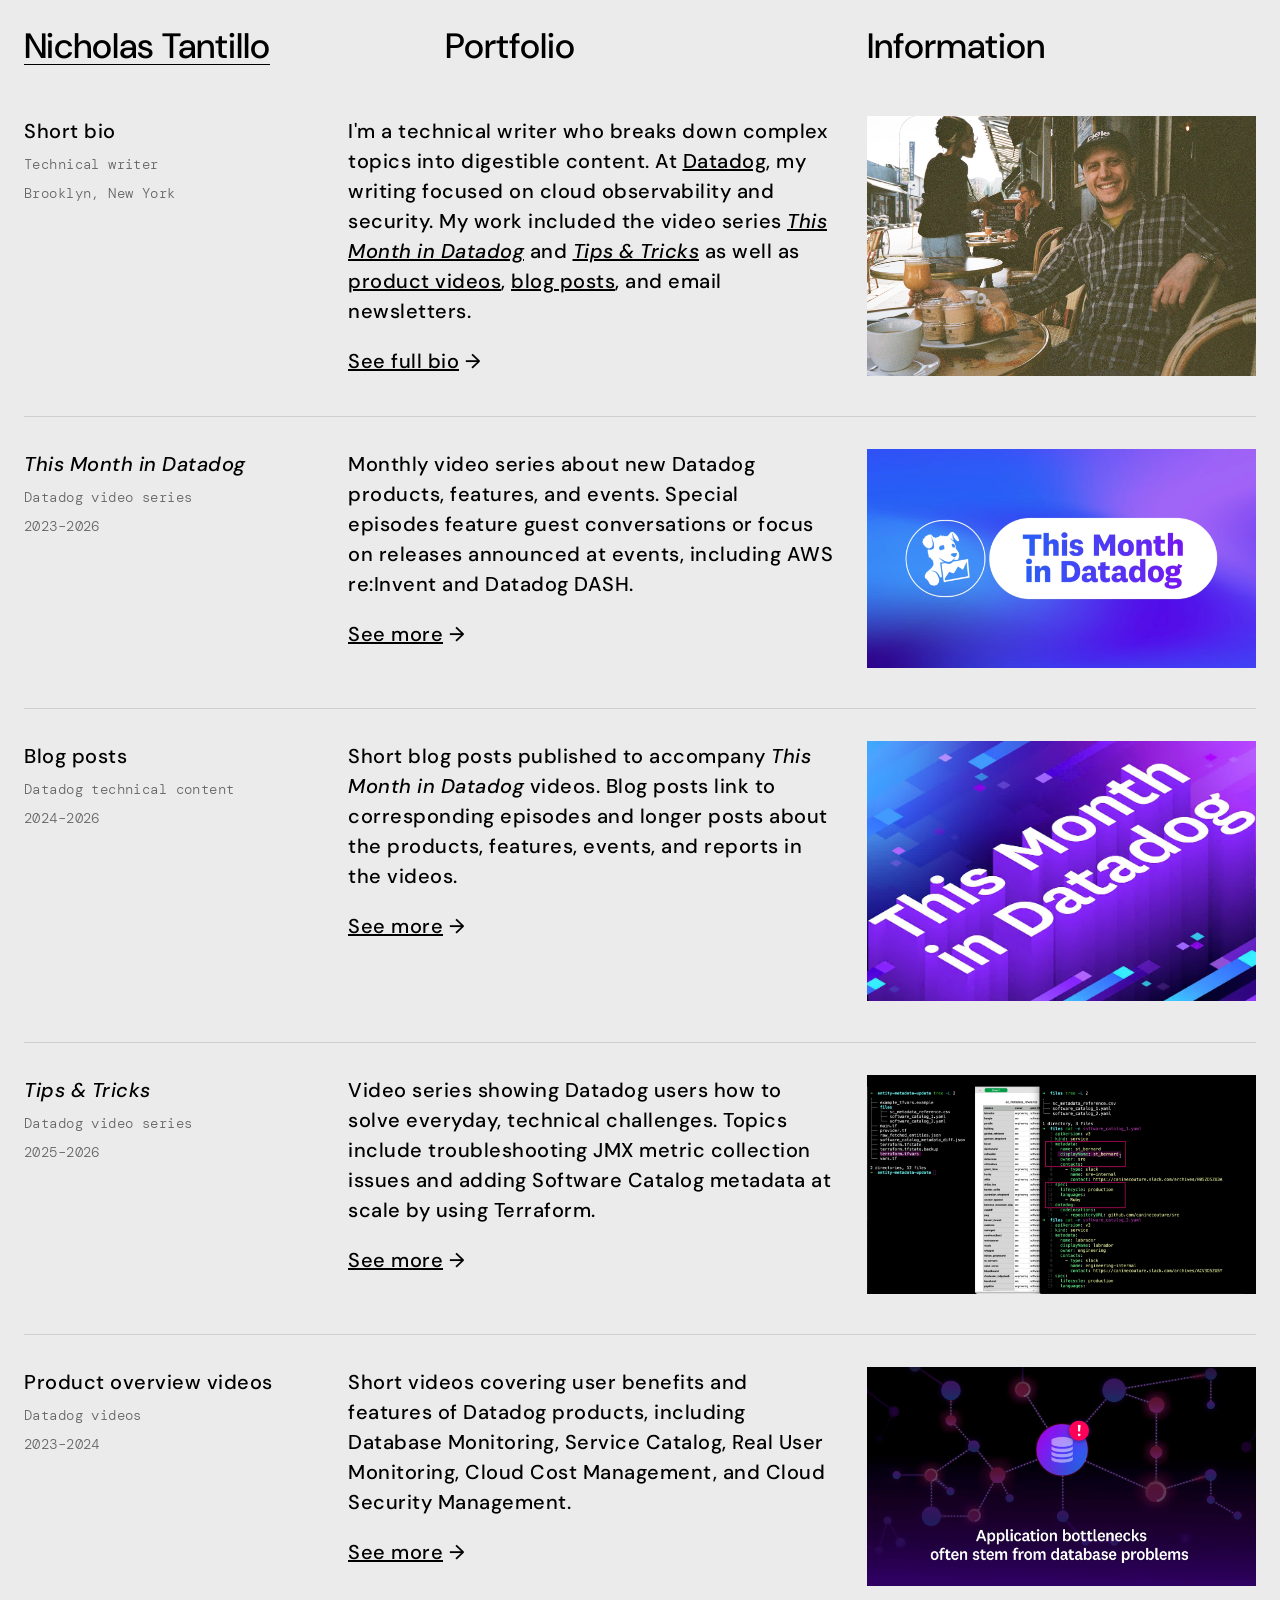
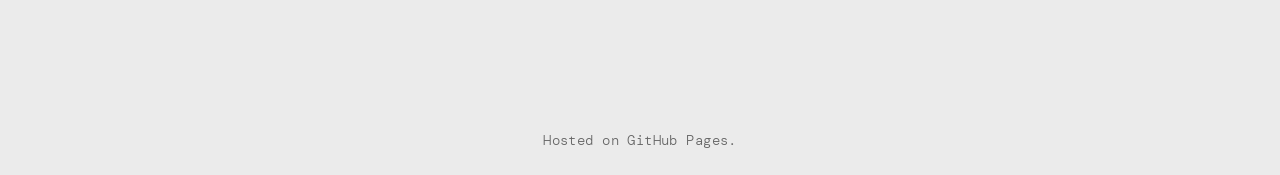
==== index.html @ c1995a4b "Add website files" ====
<!DOCTYPE html>
<html lang="en">
<head>
  <meta charset="UTF-8">
  <meta name="viewport" content="width=device-width, initial-scale=1.0">
  <title>Nicholas Tantillo</title>
  <link rel="preconnect" href="https://fonts.googleapis.com">
  <link rel="preconnect" href="https://fonts.gstatic.com" crossorigin>
  <link rel="stylesheet" href="https://fonts.googleapis.com/css2?family=DM+Mono:ital,wght@0,300;0,400;0,500;1,300;1,400;1,500&amp;family=DM+Sans:ital,opsz,wght@0,9..40,400..700;1,9..40,400..700&amp;display=swap">
  <link rel="stylesheet" href="style.css">
  <script src="carousel.js" defer></script>
</head>
<body>

  <a class="skip-link" href="#main-content">Skip to main content</a>

  <!-- Global Header -->
  <header class="site-header">
    <nav class="nav-grid-secondary" aria-label="Main navigation">
      <a href="index.html" class="active" aria-current="page">Nicholas Tantillo</a>
      <a href="portfolio.html">Portfolio</a>
      <a href="information.html">Information</a>
    </nav>
  </header>

  <!-- Main Content -->
  <main id="main-content" tabindex="-1">
    <h1 class="visually-hidden">Nicholas Tantillo</h1>
    <!-- Introductory Row (3fr / 5fr / 4fr) -->
    <section class="content-row">
      <div class="col-meta">
        <h2>Short bio</h2>
        <small>Technical writer</small>
        <small>Brooklyn, New York</small>
      </div>
      <div class="col-narrative">
        <p>I'm a technical writer who breaks down complex topics into digestible content. At <a class="text-link" href="https://www.datadoghq.com/" target="_blank" rel="noopener">Datadog</a>, my writing focused on cloud observability and security. My work included the video series <a class="text-link" href="https://www.youtube.com/playlist?list=PLdh-RwQzDsaO9UJ1Ze44Li5DSa-3pgCR7" target="_blank" rel="noopener"><em>This Month in Datadog</em></a> and <a class="text-link" href="https://www.youtube.com/playlist?list=PLdh-RwQzDsaM9Sq_fi-yXuzhmE7nOlqLE" target="_blank" rel="noopener"><em>Tips &amp; Tricks</em></a> as well as <a class="text-link" href="https://www.youtube.com/playlist?list=PLdh-RwQzDsaPqmgohbJVS4RUU6AMVza_S" target="_blank" rel="noopener">product videos</a>, <a class="text-link" href="https://www.datadoghq.com/blog/" target="_blank" rel="noopener">blog posts</a>, and email newsletters.</p>
        <p><a class="text-link" href="information.html">See full bio</a> →</p>
      </div>
      <div class="col-media">
        <img src="assets/images/portrait.jpg" alt="Nicholas Tantillo portrait">
      </div>
    </section>

    <hr>

    <!-- Featured Work Row (3fr / 5fr / 4fr) -->
    <section class="content-row">
      <div class="col-meta">
        <h2><em>This Month in Datadog</em></h2>
        <small>Datadog video series</small>
        <small>2023&ndash;2026</small>
      </div>
      <div class="col-narrative">
        <p>Monthly video series about new Datadog products, features, and events. Special episodes feature guest conversations or focus on releases announced at events, including AWS re:Invent and Datadog DASH. 
        <p><a class="text-link" href="portfolio.html#this-month-in-datadog">See more</a> →</p>
      </div>
      <div class="col-media">
        <div class="image-carousel" data-image-carousel role="region" aria-roledescription="carousel" aria-label="This Month in Datadog screenshots" tabindex="0">
          <div class="image-carousel__viewport">
            <div class="image-carousel__slide">
              <button type="button" class="image-carousel__image-button" data-carousel-toggle aria-label="Pause slideshow" aria-pressed="false">
                <img src="assets/images/this-month-gallery/this-month-title.png" alt="This Month in Datadog title card on a blue-to-purple gradient" loading="lazy">
              </button>
            </div>
            <div class="image-carousel__slide" hidden>
              <button type="button" class="image-carousel__image-button" data-carousel-toggle aria-label="Pause slideshow" aria-pressed="false">
                <img data-src="assets/images/this-month-gallery/bits-ai-security-analyst.png" alt="Bits AI Security Analyst investigating a security signal in Datadog Cloud SIEM" loading="lazy">
              </button>
            </div>
            <div class="image-carousel__slide" hidden>
              <button type="button" class="image-carousel__image-button" data-carousel-toggle aria-label="Pause slideshow" aria-pressed="false">
                <img data-src="assets/images/this-month-gallery/host-map.png" alt="Datadog Host Map displaying infrastructure hosts and CPU usage" loading="lazy">
              </button>
            </div>
            <div class="image-carousel__slide" hidden>
              <button type="button" class="image-carousel__image-button" data-carousel-toggle aria-label="Pause slideshow" aria-pressed="false">
                <img data-src="assets/images/this-month-gallery/datadog-experiments.png" alt="Datadog Experiments results page showing a positive difference in an A/B test" loading="lazy">
              </button>
            </div>
            <div class="image-carousel__slide" hidden>
              <button type="button" class="image-carousel__image-button" data-carousel-toggle aria-label="Pause slideshow" aria-pressed="false">
                <img data-src="assets/images/this-month-gallery/governance-console.png" alt="Datadog Governance Console overview showing organization product usage and governance coverage" loading="lazy">
              </button>
            </div>
          </div>
          <div class="image-carousel__feedback" aria-hidden="true">
            <svg class="image-carousel__pause-icon" xmlns="http://www.w3.org/2000/svg" width="32" height="32" viewBox="0 0 24 24" fill="#FFFFFF">
              <rect x="5.5" y="3.5" width="4.75" height="17" rx="1.75" ry="1.75"/>
              <rect x="13.75" y="3.5" width="4.75" height="17" rx="1.75" ry="1.75"/>
            </svg>
            <svg class="image-carousel__play-icon" xmlns="http://www.w3.org/2000/svg" width="32" height="32" viewBox="0 0 24 24" fill="#FFFFFF">
              <path d="M7.5 4.65C7.5 3.82 8.42 3.32 9.12 3.77L19.45 10.62C20.08 11.04 20.08 11.96 19.45 12.38L9.12 19.23C8.42 19.68 7.5 19.18 7.5 18.35V4.65Z"/>
            </svg>
          </div>
        </div>
      </div>
    </section>

    <hr>
    
    <!-- Featured Work Row (3fr / 5fr / 4fr) -->
    <section class="content-row">
      <div class="col-meta">
        <h2>Blog posts</h2>
        <small>Datadog technical content</small>
        <small>2024&ndash;2026</small>
      </div>
      <div class="col-narrative">
        <p>Short blog posts published to accompany <em>This Month in Datadog</em> videos. Blog posts link to corresponding episodes and longer posts about the products, features, events, and reports in the videos.</p>
        <p><a class="text-link" href="portfolio.html#datadog-blog-posts">See more</a> →</p>
      </div>
      <div class="col-media">
        <a class="image-link" href="https://www.datadoghq.com/blog/" target="_blank" rel="noopener" aria-label="Visit the Datadog blog">
          <img src="assets/images/month-in-datadog-hero.png" alt="This Month in Datadog hero graphic" loading="lazy">
        </a>
      </div>
    </section>

    <hr>

    <!-- Featured Work Row (3fr / 5fr / 4fr) -->
    <section class="content-row">
      <div class="col-meta">
        <h2><em>Tips &amp; Tricks</em></h2>
        <small>Datadog video series</small>
        <small>2025&ndash;2026</small>
      </div>
      <div class="col-narrative">
        <p>Video series showing Datadog users how to solve everyday, technical challenges. Topics include troubleshooting JMX metric collection issues and adding Software Catalog metadata at scale by using Terraform.</p>
        <p><a class="text-link" href="portfolio.html#datadog-tips-tricks">See more</a> →</p>
      </div>
      <div class="col-media">
        <div class="image-carousel" data-image-carousel role="region" aria-roledescription="carousel" aria-label="Datadog Tips and Tricks screenshots" tabindex="0">
          <div class="image-carousel__viewport">
            <div class="image-carousel__slide">
              <button type="button" class="image-carousel__image-button" data-carousel-toggle aria-label="Pause slideshow" aria-pressed="false">
                <img src="assets/images/tips-tricks-gallery/software-catalog-reference.png" alt="Terraform terminal and spreadsheet showing Software Catalog metadata updates" loading="lazy">
              </button>
            </div>
            <div class="image-carousel__slide" hidden>
              <button type="button" class="image-carousel__image-button" data-carousel-toggle aria-label="Pause slideshow" aria-pressed="false">
                <img data-src="assets/images/tips-tricks-gallery/datadog-provider-configuration.png" alt="Terraform Datadog provider configuration with API key, app key, and site variables" loading="lazy">
              </button>
            </div>
            <div class="image-carousel__slide" hidden>
              <button type="button" class="image-carousel__image-button" data-carousel-toggle aria-label="Pause slideshow" aria-pressed="false">
                <img data-src="assets/images/tips-tricks-gallery/jmx-bean-case-sensitive.png" alt="Text slide explaining that JMX bean names are case-sensitive" loading="lazy">
              </button>
            </div>
            <div class="image-carousel__slide" hidden>
              <button type="button" class="image-carousel__image-button" data-carousel-toggle aria-label="Pause slideshow" aria-pressed="false">
                <img data-src="assets/images/tips-tricks-gallery/jvm-metrics.png" alt="Datadog JVM Metrics dashboard showing heap, non-heap, garbage collection, and thread metrics" loading="lazy">
              </button>
            </div>
          </div>
          <div class="image-carousel__feedback" aria-hidden="true">
            <svg class="image-carousel__pause-icon" xmlns="http://www.w3.org/2000/svg" width="32" height="32" viewBox="0 0 24 24" fill="#FFFFFF">
              <rect x="5.5" y="3.5" width="4.75" height="17" rx="1.75" ry="1.75"/>
              <rect x="13.75" y="3.5" width="4.75" height="17" rx="1.75" ry="1.75"/>
            </svg>
            <svg class="image-carousel__play-icon" xmlns="http://www.w3.org/2000/svg" width="32" height="32" viewBox="0 0 24 24" fill="#FFFFFF">
              <path d="M7.5 4.65C7.5 3.82 8.42 3.32 9.12 3.77L19.45 10.62C20.08 11.04 20.08 11.96 19.45 12.38L9.12 19.23C8.42 19.68 7.5 19.18 7.5 18.35V4.65Z"/>
            </svg>
          </div>
        </div>
      </div>
    </section>

    <hr>

    <!-- Featured Work Row (3fr / 5fr / 4fr) -->
    <section class="content-row">
      <div class="col-meta">
        <h2>Product overview videos</h2>
        <small>Datadog videos</small>
        <small>2023&ndash;2024</small>
      </div>
      <div class="col-narrative">
        <p>Short videos covering user benefits and features of Datadog products, including Database Monitoring, Service Catalog, Real User Monitoring, Cloud Cost Management, and Cloud Security Management.</p> 
        <p><a class="text-link" href="portfolio.html#datadog-product-videos">See more</a> →</p>
      </div>
      <div class="col-media">
        <div class="image-carousel" data-image-carousel role="region" aria-roledescription="carousel" aria-label="Datadog Database Monitoring product overview screenshots" tabindex="0">
          <div class="image-carousel__viewport">
            <div class="image-carousel__slide">
              <button type="button" class="image-carousel__image-button" data-carousel-toggle aria-label="Pause slideshow" aria-pressed="false">
                <img src="assets/images/database-monitoring-gallery/application-bottlenecks.png" alt="Application bottlenecks often stem from database problems" loading="lazy">
              </button>
            </div>
            <div class="image-carousel__slide" hidden>
              <button type="button" class="image-carousel__image-button" data-carousel-toggle aria-label="Pause slideshow" aria-pressed="false">
                <img data-src="assets/images/database-monitoring-gallery/database-monitoring-title.png" alt="Datadog Database Monitoring title card" loading="lazy">
              </button>
            </div>
            <div class="image-carousel__slide" hidden>
              <button type="button" class="image-carousel__image-button" data-carousel-toggle aria-label="Pause slideshow" aria-pressed="false">
                <img data-src="assets/images/database-monitoring-gallery/database-monitoring-features.png" alt="Database Monitoring features including comprehensive monitoring, active connections, query metrics, explain plans, and APM integration" loading="lazy">
              </button>
            </div>
            <div class="image-carousel__slide" hidden>
              <button type="button" class="image-carousel__image-button" data-carousel-toggle aria-label="Pause slideshow" aria-pressed="false">
                <img data-src="assets/images/database-monitoring-gallery/database-query-insights.png" alt="Database query insights showing active connections by host and average query duration" loading="lazy">
              </button>
            </div>
            <div class="image-carousel__slide" hidden>
              <button type="button" class="image-carousel__image-button" data-carousel-toggle aria-label="Pause slideshow" aria-pressed="false">
                <img data-src="assets/images/database-monitoring-gallery/database-monitoring-dashboard.png" alt="Datadog Database Monitoring dashboard with database hosts, query metrics, resource usage, and connections" loading="lazy">
              </button>
            </div>
          </div>
          <div class="image-carousel__feedback" aria-hidden="true">
            <svg class="image-carousel__pause-icon" xmlns="http://www.w3.org/2000/svg" width="32" height="32" viewBox="0 0 24 24" fill="#FFFFFF">
              <rect x="5.5" y="3.5" width="4.75" height="17" rx="1.75" ry="1.75"/>
              <rect x="13.75" y="3.5" width="4.75" height="17" rx="1.75" ry="1.75"/>
            </svg>
            <svg class="image-carousel__play-icon" xmlns="http://www.w3.org/2000/svg" width="32" height="32" viewBox="0 0 24 24" fill="#FFFFFF">
              <path d="M7.5 4.65C7.5 3.82 8.42 3.32 9.12 3.77L19.45 10.62C20.08 11.04 20.08 11.96 19.45 12.38L9.12 19.23C8.42 19.68 7.5 19.18 7.5 18.35V4.65Z"/>
            </svg>
          </div>
        </div>
      </div>
    </section>
  </main>

  <!-- Global Footer -->
  <footer class="site-footer">
    <div class="footer-row">
      <div></div>
      <div>
        <small>Hosted on GitHub Pages.</small>
      </div>
    </div>
  </footer>

</body>
</html>
---- style.css ----
:root {
  /* Colors */
  --bg-color: #ebebeb;
  --text-main: #000000;
  --text-meta: rgb(102, 102, 102);
  --border-color: rgba(0, 0, 0, 0.12);

  /* Typography */
  --font-primary: "DM Sans", -apple-system, BlinkMacSystemFont, "Segoe UI", Roboto, sans-serif;
  --font-mono: "DM Mono", monospace;

  /* Font Sizes */
  --font-size-h1: 2.2rem;
  --font-size-h2: 1.25rem;
  --font-size-body: 1.25rem;
  --font-size-small: 0.875rem;

  /* Line Heights */
  --line-height-heading: 1.25;
  --line-height-body: 1.5;

  /* Letter Spacing */
  --letter-spacing-mono: 0.03em;

  /* Layout Spacing */
  --page-margin: 1.5rem;
  --grid-gap: 2rem;
}

/* CSS Reset */
*, *::before, *::after {
  box-sizing: border-box;
  margin: 0;
  padding: 0;
}

html, body {
  min-height: 100vh;
  background-color: var(--bg-color);
  color: var(--text-main);
  font-family: var(--font-primary);
  font-size: 16px;
  -webkit-font-smoothing: antialiased;
  -moz-osx-font-smoothing: grayscale;
}

body {
  padding: var(--page-margin);
}

.visually-hidden {
  position: absolute;
  width: 1px;
  height: 1px;
  padding: 0;
  margin: -1px;
  overflow: hidden;
  clip-path: inset(50%);
  white-space: nowrap;
  border: 0;
}

.skip-link {
  position: fixed;
  top: var(--page-margin);
  left: var(--page-margin);
  z-index: 100;
  padding: 0.75rem 1rem;
  border: 0;
  background-color: #fff;
  color: var(--text-main);
  text-decoration: underline;
  transform: translateY(calc(-100% - var(--page-margin)));
}

.skip-link:focus {
  outline: 2px solid currentColor;
  outline-offset: 2px;
  transform: translateY(0);
}

/* Typography Scales */
h2 {
  font-size: var(--font-size-h2);
  font-weight: 500;
  line-height: var(--line-height-body);
  letter-spacing: 0.025em;
}

small {
  display: block;
  font-family: var(--font-mono);
  font-size: var(--font-size-small);
  font-weight: 300;
  line-height: var(--line-height-body);
  letter-spacing: var(--letter-spacing-mono);
  color: var(--text-meta);
}

p {
  font-size: var(--font-size-body);
  font-weight: 400;
  line-height: var(--line-height-body);
}

/* Link Styling */
a {
  color: inherit;
  text-decoration: none;
  border-bottom: 1px solid transparent;
  transition: color 0.2s ease, border-color 0.2s ease;
}

a:hover {
  border-bottom-color: var(--text-main);
}

.text-link {
  text-decoration: underline;
}

/* Section Dividers */
hr {
  border: 0;
  border-top: 1px solid var(--border-color);
  margin: var(--grid-gap) 0;
}

/* Global Navigation Header */
.site-header {
  margin-bottom: 3rem;
}

.nav-grid-secondary {
  display: grid;
  grid-template-columns: repeat(3, 1fr);
  gap: var(--grid-gap);
}

.nav-grid-secondary a {
  color: var(--text-main);
  font-size: var(--font-size-h1);
  font-weight: 500;
  line-height: var(--line-height-heading);
  text-decoration: none;
  border-bottom: none;
}

.nav-grid-secondary a.active {
  text-decoration: underline;
  text-underline-offset: 6px;
  text-decoration-thickness: 1px;
}

/* Asymmetric Editorial Content Grid (3fr / 5fr / 4fr) */
.content-row {
  display: grid;
  grid-template-columns: 3fr 5fr 4fr;
  gap: var(--grid-gap);
  align-items: start;
  margin-bottom: 2.5rem;
}

.content-row[id] {
  scroll-margin-top: 4rem;
}

.col-meta {
  display: flex;
  flex-direction: column;
  gap: 0.5rem;
}

.col-narrative {
  display: flex;
  flex-direction: column;
  gap: 1.25rem;
}

.col-narrative p,
.col-narrative li {
  font-size: var(--font-size-body);
  font-weight: 500;
  line-height: var(--line-height-body);
  letter-spacing: 0.025em;
}

.col-narrative ul {
  padding-left: 1.25em;
}

.col-narrative .contributions {
  display: flex;
  flex-direction: column;
  gap: 0;
}

.col-media img {
  width: 100%;
  height: auto;
  aspect-ratio: 3 / 2;
  object-fit: cover;
  display: block;
}

.col-media .image-link {
  display: block;
}

.youtube-embed {
  display: block;
  width: 100%;
  aspect-ratio: 16 / 9;
  border: 0;
}

.image-carousel {
  position: relative;
  cursor: pointer;
}

.image-carousel__viewport {
  width: 100%;
  aspect-ratio: 16 / 9;
  overflow: hidden;
  background-color: var(--border-color);
}

.image-carousel__slide {
  width: 100%;
  height: 100%;
}

.image-carousel__slide[hidden] {
  display: none;
}

.image-carousel__slide img {
  width: 100%;
  height: 100%;
  aspect-ratio: 16 / 9;
  object-fit: cover;
}

.image-carousel__image-button {
  display: block;
  width: 100%;
  height: 100%;
  padding: 0;
  border: 0;
  background: transparent;
  cursor: pointer;
}

.image-carousel__feedback {
  position: absolute;
  top: 50%;
  left: 50%;
  z-index: 10;
  display: grid;
  place-items: center;
  width: 68px;
  height: 68px;
  border-radius: 50%;
  background-color: rgba(40, 40, 40, 0.72);
  opacity: 0;
  visibility: hidden;
  transform: translate(-50%, -50%) scale(0.75);
  pointer-events: none;
  user-select: none;
}

.image-carousel__feedback.is-animating {
  visibility: visible;
  /* Keep the badge expansion linear while easing opacity independently. */
  animation: bezel-flash 600ms linear forwards,
    bezel-opacity 600ms forwards;
}

.image-carousel__feedback svg {
  display: none;
  width: 32px;
  height: 32px;
}

.image-carousel__feedback[data-state="paused"] .image-carousel__pause-icon,
.image-carousel__feedback[data-state="playing"] .image-carousel__play-icon {
  display: block;
}

.image-carousel__feedback[data-state="playing"] .image-carousel__play-icon {
  transform: translateX(2px);
}

@keyframes bezel-flash {
  0% {
    opacity: 0;
    visibility: visible;
    transform: translate(-50%, -50%) scale(0.75);
  }

  18% {
    opacity: 1;
    transform: translate(-50%, -50%) scale(0.92);
  }

  58% {
    opacity: 1;
    transform: translate(-50%, -50%) scale(1.22);
  }

  100% {
    opacity: 0;
    visibility: hidden;
    transform: translate(-50%, -50%) scale(1.5);
  }
}

@keyframes bezel-opacity {
  0% {
    opacity: 0;
    animation-timing-function: ease-out;
  }

  18% {
    opacity: 1;
  }

  58% {
    opacity: 1;
    animation-timing-function: ease-in;
  }

  100% {
    opacity: 0;
  }
}

.image-carousel__image-button:focus-visible {
  outline: 2px solid currentColor;
  outline-offset: -2px;
}

.image-carousel:focus-visible {
  outline: 2px solid currentColor;
  outline-offset: 2px;
}

@media (prefers-reduced-motion: reduce) {
  .image-carousel__feedback.is-animating {
    transform: translate(-50%, -50%) scale(1);
    animation: bezel-opacity 600ms forwards;
  }
}

/* Global Footer */
.site-footer {
  margin-top: 5rem;
  padding-top: var(--grid-gap);
  text-align: center;
}

.footer-row {
  display: grid;
  grid-template-columns: 1fr;
  gap: var(--grid-gap);
}

/* Mobile Responsive Breakpoint */
@media (max-width: 768px) {
  :root {
    --page-margin: 1rem;
    --grid-gap: 1.5rem;
    --font-size-h1: 1.8rem;
    --font-size-h2: 1.15rem;
    --font-size-body: 1.15rem;
  }

  .nav-grid-secondary {
    grid-template-columns: 1fr;
    gap: 0.75rem;
  }

  .content-row {
    grid-template-columns: 1fr;
    gap: 1.25rem;
  }
}
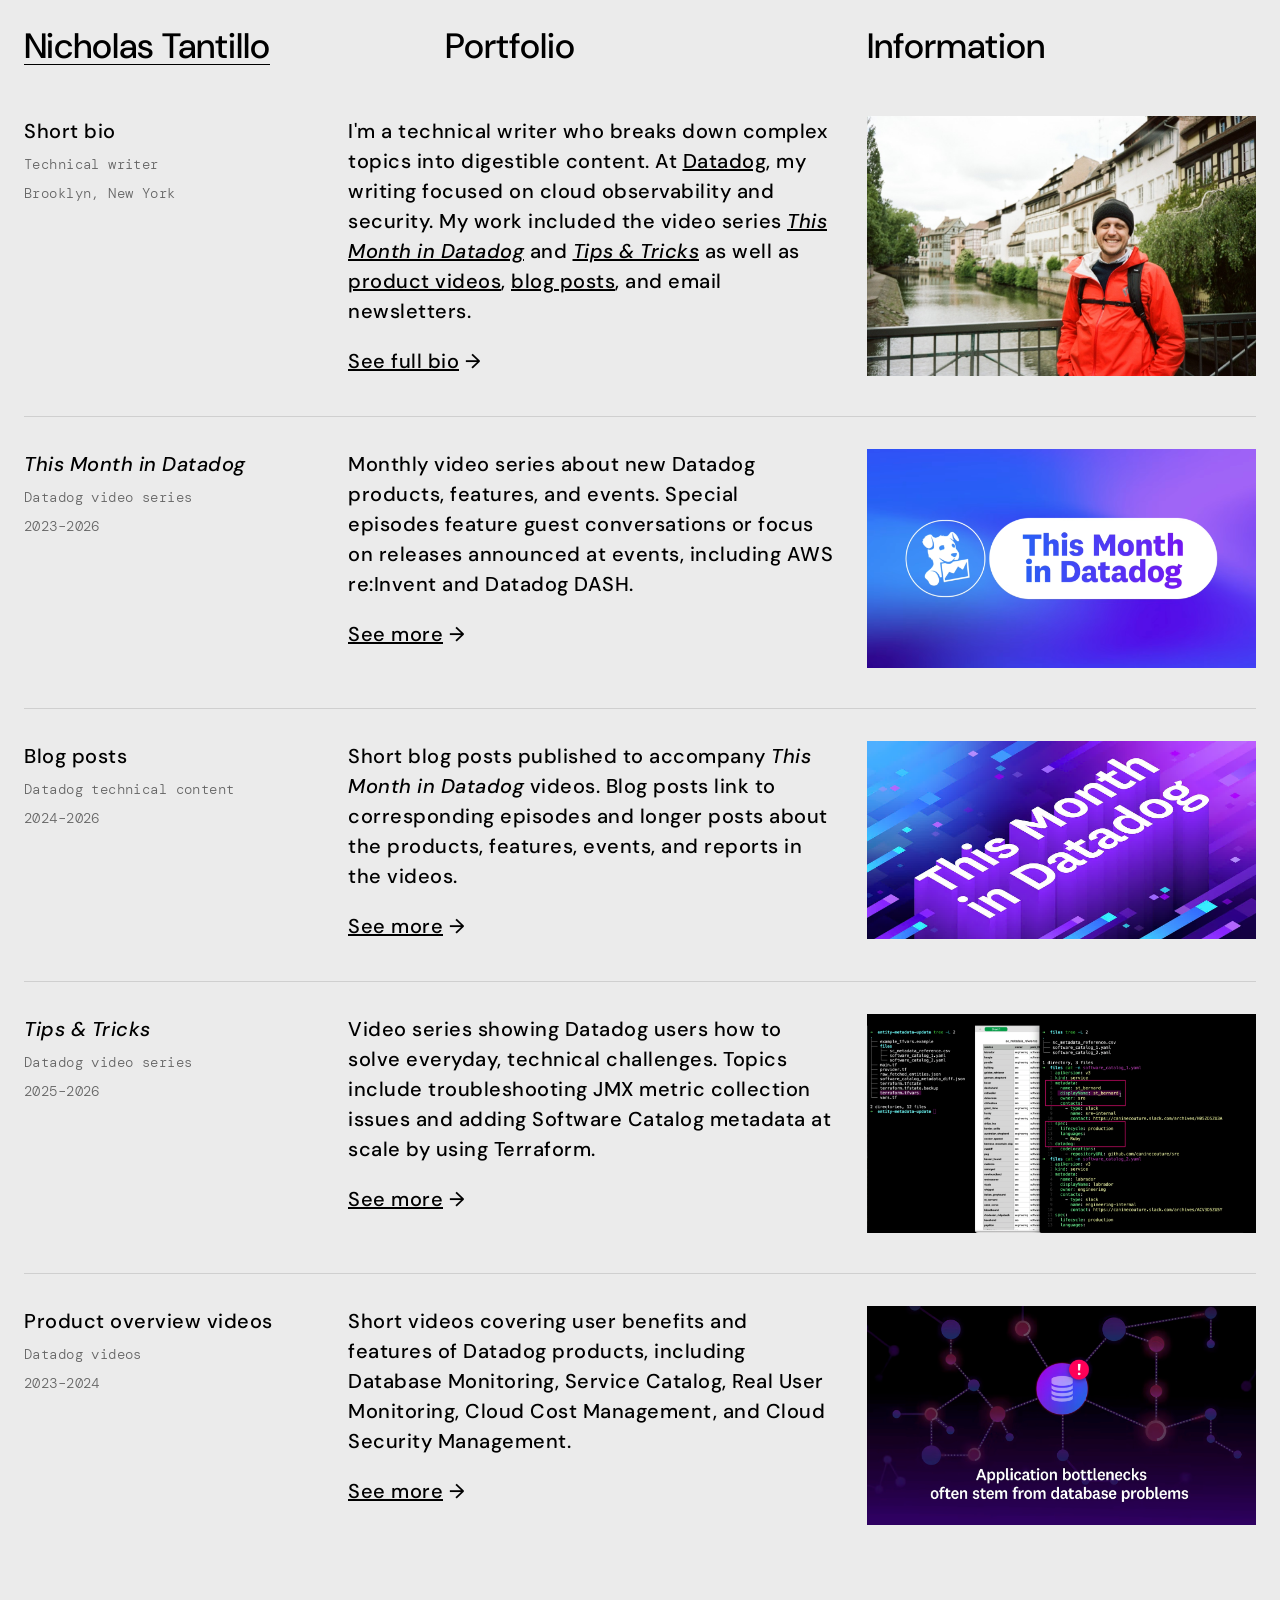
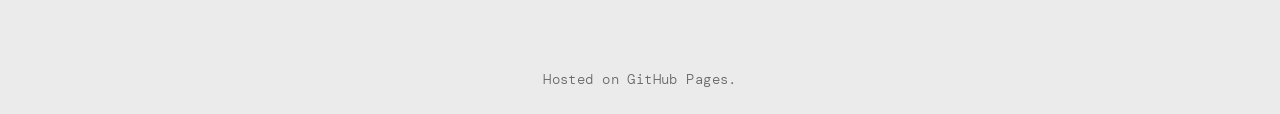
==== commit 8ccb6ad2: "Update website content and assets" ====
--- a/index.html
+++ b/index.html
@@ -4,6 +4,7 @@
   <meta charset="UTF-8">
   <meta name="viewport" content="width=device-width, initial-scale=1.0">
   <title>Nicholas Tantillo</title>
+  <link rel="icon" type="image/svg+xml" href="assets/images/favicon.svg">
   <link rel="preconnect" href="https://fonts.googleapis.com">
   <link rel="preconnect" href="https://fonts.gstatic.com" crossorigin>
   <link rel="stylesheet" href="https://fonts.googleapis.com/css2?family=DM+Mono:ital,wght@0,300;0,400;0,500;1,300;1,400;1,500&amp;family=DM+Sans:ital,opsz,wght@0,9..40,400..700;1,9..40,400..700&amp;display=swap">
--- a/style.css
+++ b/style.css
@@ -205,6 +205,11 @@
 
 .col-media .image-link {
   display: block;
+}
+
+.col-media .image-link img {
+  aspect-ratio: 1400 / 711;
+  object-fit: contain;
 }
 
 .youtube-embed {
